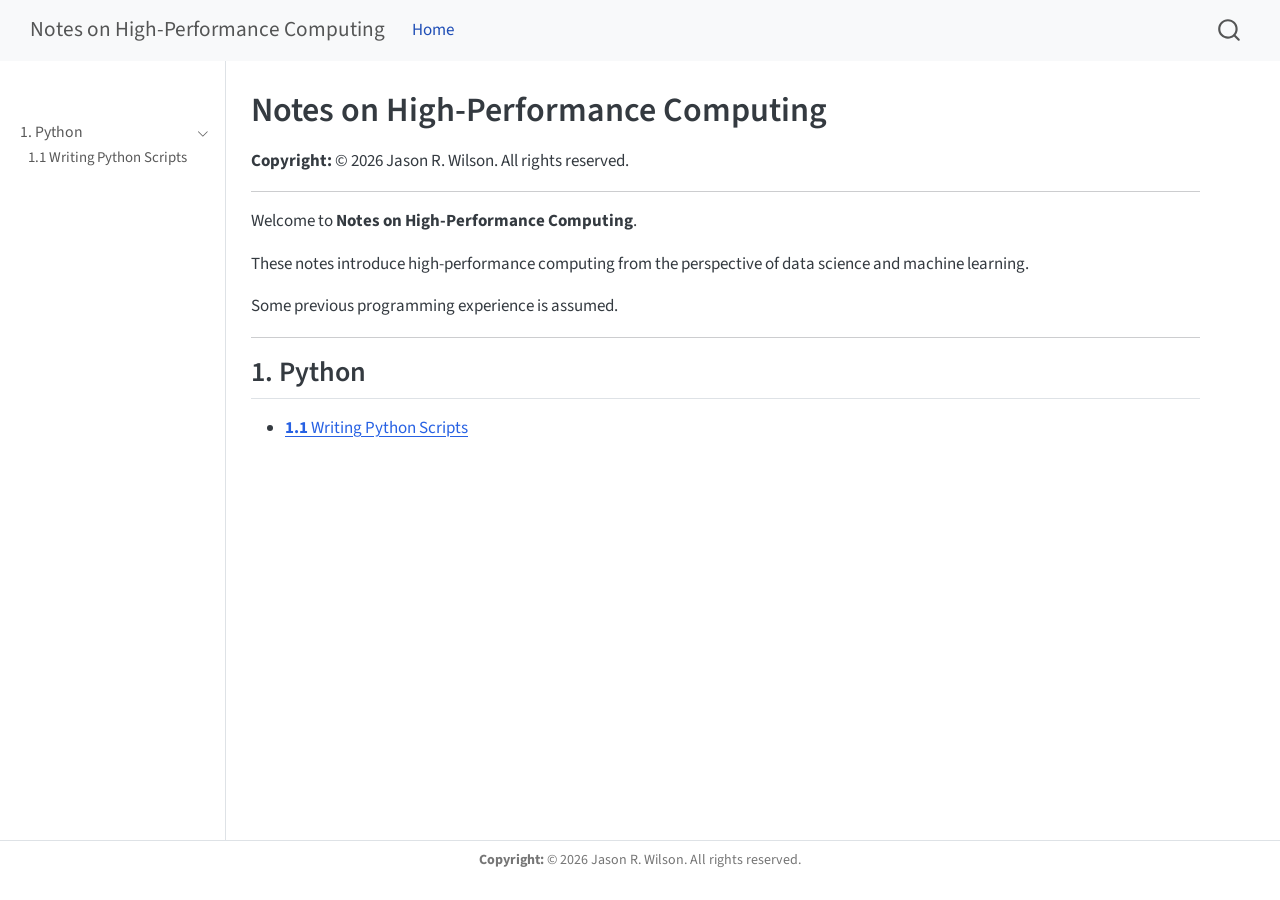
==== docs/index.html @ 401572c8 "Publish Note 1.1" ====
<!DOCTYPE html>
<html xmlns="http://www.w3.org/1999/xhtml" lang="en" xml:lang="en"><head>

<meta charset="utf-8">
<meta name="generator" content="quarto-1.7.31">

<meta name="viewport" content="width=device-width, initial-scale=1.0, user-scalable=yes">


<title>Notes on High-Performance Computing</title>
<style>
code{white-space: pre-wrap;}
span.smallcaps{font-variant: small-caps;}
div.columns{display: flex; gap: min(4vw, 1.5em);}
div.column{flex: auto; overflow-x: auto;}
div.hanging-indent{margin-left: 1.5em; text-indent: -1.5em;}
ul.task-list{list-style: none;}
ul.task-list li input[type="checkbox"] {
  width: 0.8em;
  margin: 0 0.8em 0.2em -1em; /* quarto-specific, see https://github.com/quarto-dev/quarto-cli/issues/4556 */ 
  vertical-align: middle;
}
</style>


<script src="site_libs/quarto-nav/quarto-nav.js"></script>
<script src="site_libs/quarto-nav/headroom.min.js"></script>
<script src="site_libs/clipboard/clipboard.min.js"></script>
<script src="site_libs/quarto-search/autocomplete.umd.js"></script>
<script src="site_libs/quarto-search/fuse.min.js"></script>
<script src="site_libs/quarto-search/quarto-search.js"></script>
<meta name="quarto:offset" content="./">
<script src="site_libs/quarto-html/quarto.js" type="module"></script>
<script src="site_libs/quarto-html/tabsets/tabsets.js" type="module"></script>
<script src="site_libs/quarto-html/popper.min.js"></script>
<script src="site_libs/quarto-html/tippy.umd.min.js"></script>
<script src="site_libs/quarto-html/anchor.min.js"></script>
<link href="site_libs/quarto-html/tippy.css" rel="stylesheet">
<link href="site_libs/quarto-html/quarto-syntax-highlighting-e1a5c8363afafaef2c763b6775fbf3ca.css" rel="stylesheet" id="quarto-text-highlighting-styles">
<script src="site_libs/bootstrap/bootstrap.min.js"></script>
<link href="site_libs/bootstrap/bootstrap-icons.css" rel="stylesheet">
<link href="site_libs/bootstrap/bootstrap-960cc9eac5395d1658253b679c30d018.min.css" rel="stylesheet" append-hash="true" id="quarto-bootstrap" data-mode="light">
<script id="quarto-search-options" type="application/json">{
  "location": "navbar",
  "copy-button": false,
  "collapse-after": 3,
  "panel-placement": "end",
  "type": "overlay",
  "limit": 50,
  "keyboard-shortcut": [
    "f",
    "/",
    "s"
  ],
  "show-item-context": false,
  "language": {
    "search-no-results-text": "No results",
    "search-matching-documents-text": "matching documents",
    "search-copy-link-title": "Copy link to search",
    "search-hide-matches-text": "Hide additional matches",
    "search-more-match-text": "more match in this document",
    "search-more-matches-text": "more matches in this document",
    "search-clear-button-title": "Clear",
    "search-text-placeholder": "",
    "search-detached-cancel-button-title": "Cancel",
    "search-submit-button-title": "Submit",
    "search-label": "Search"
  }
}</script>


<link rel="stylesheet" href="styles.css">
</head>

<body class="nav-sidebar docked nav-fixed fullcontent quarto-light">

<div id="quarto-search-results"></div>
  <header id="quarto-header" class="headroom fixed-top">
    <nav class="navbar navbar-expand-lg " data-bs-theme="dark">
      <div class="navbar-container container-fluid">
      <div class="navbar-brand-container mx-auto">
    <a class="navbar-brand" href="./index.html">
    <span class="navbar-title">Notes on High-Performance Computing</span>
    </a>
  </div>
            <div id="quarto-search" class="" title="Search"></div>
          <button class="navbar-toggler" type="button" data-bs-toggle="collapse" data-bs-target="#navbarCollapse" aria-controls="navbarCollapse" role="menu" aria-expanded="false" aria-label="Toggle navigation" onclick="if (window.quartoToggleHeadroom) { window.quartoToggleHeadroom(); }">
  <span class="navbar-toggler-icon"></span>
</button>
          <div class="collapse navbar-collapse" id="navbarCollapse">
            <ul class="navbar-nav navbar-nav-scroll me-auto">
  <li class="nav-item">
    <a class="nav-link active" href="./index.html" aria-current="page"> 
<span class="menu-text">Home</span></a>
  </li>  
</ul>
          </div> <!-- /navcollapse -->
            <div class="quarto-navbar-tools">
</div>
      </div> <!-- /container-fluid -->
    </nav>
  <nav class="quarto-secondary-nav">
    <div class="container-fluid d-flex">
      <button type="button" class="quarto-btn-toggle btn" data-bs-toggle="collapse" role="button" data-bs-target=".quarto-sidebar-collapse-item" aria-controls="quarto-sidebar" aria-expanded="false" aria-label="Toggle sidebar navigation" onclick="if (window.quartoToggleHeadroom) { window.quartoToggleHeadroom(); }">
        <i class="bi bi-layout-text-sidebar-reverse"></i>
      </button>
        <nav class="quarto-page-breadcrumbs" aria-label="breadcrumb"><ol class="breadcrumb"><li class="breadcrumb-item">Notes on High-Performance Computing</li></ol></nav>
        <a class="flex-grow-1" role="navigation" data-bs-toggle="collapse" data-bs-target=".quarto-sidebar-collapse-item" aria-controls="quarto-sidebar" aria-expanded="false" aria-label="Toggle sidebar navigation" onclick="if (window.quartoToggleHeadroom) { window.quartoToggleHeadroom(); }">      
        </a>
      <button type="button" class="btn quarto-search-button" aria-label="Search" onclick="window.quartoOpenSearch();">
        <i class="bi bi-search"></i>
      </button>
    </div>
  </nav>
</header>
<!-- content -->
<div id="quarto-content" class="quarto-container page-columns page-rows-contents page-layout-article page-navbar">
<!-- sidebar -->
  <nav id="quarto-sidebar" class="sidebar collapse collapse-horizontal quarto-sidebar-collapse-item sidebar-navigation docked overflow-auto">
        <div class="mt-2 flex-shrink-0 align-items-center">
        <div class="sidebar-search">
        <div id="quarto-search" class="" title="Search"></div>
        </div>
        </div>
    <div class="sidebar-menu-container"> 
    <ul class="list-unstyled mt-1">
        <li class="sidebar-item sidebar-item-section">
      <div class="sidebar-item-container"> 
            <a class="sidebar-item-text sidebar-link text-start" data-bs-toggle="collapse" data-bs-target="#quarto-sidebar-section-1" role="navigation" aria-expanded="true">
 <span class="menu-text">1. Python</span></a>
          <a class="sidebar-item-toggle text-start" data-bs-toggle="collapse" data-bs-target="#quarto-sidebar-section-1" role="navigation" aria-expanded="true" aria-label="Toggle section">
            <i class="bi bi-chevron-right ms-2"></i>
          </a> 
      </div>
      <ul id="quarto-sidebar-section-1" class="collapse list-unstyled sidebar-section depth1 show">  
          <li class="sidebar-item">
  <div class="sidebar-item-container"> 
  <a href="./chapter1/section1_python_scripts.html" class="sidebar-item-text sidebar-link">
 <span class="menu-text">1.1 Writing Python Scripts</span></a>
  </div>
</li>
      </ul>
  </li>
    </ul>
    </div>
</nav>
<div id="quarto-sidebar-glass" class="quarto-sidebar-collapse-item" data-bs-toggle="collapse" data-bs-target=".quarto-sidebar-collapse-item"></div>
<!-- margin-sidebar -->
    
<!-- main -->
<main class="content" id="quarto-document-content">

<header id="title-block-header" class="quarto-title-block default">
<div class="quarto-title">
<h1 class="title">Notes on High-Performance Computing</h1>
</div>



<div class="quarto-title-meta">

    
  
    
  </div>
  


</header>


<p><strong>Copyright:</strong> © 2026 Jason R. Wilson. All rights reserved.</p>
<hr>
<p>Welcome to <strong>Notes on High-Performance Computing</strong>.</p>
<p>These notes introduce high-performance computing from the perspective of data science and machine learning.</p>
<p>Some previous programming experience is assumed.</p>
<hr>
<section id="python" class="level2">
<h2 class="anchored" data-anchor-id="python">1. Python</h2>
<ul>
<li><a href="./chapter1/section1_python_scripts.html"><strong>1.1</strong> Writing Python Scripts</a></li>
</ul>


</section>

</main> <!-- /main -->
<script id="quarto-html-after-body" type="application/javascript">
  window.document.addEventListener("DOMContentLoaded", function (event) {
    const icon = "";
    const anchorJS = new window.AnchorJS();
    anchorJS.options = {
      placement: 'right',
      icon: icon
    };
    anchorJS.add('.anchored');
    const isCodeAnnotation = (el) => {
      for (const clz of el.classList) {
        if (clz.startsWith('code-annotation-')) {                     
          return true;
        }
      }
      return false;
    }
    const onCopySuccess = function(e) {
      // button target
      const button = e.trigger;
      // don't keep focus
      button.blur();
      // flash "checked"
      button.classList.add('code-copy-button-checked');
      var currentTitle = button.getAttribute("title");
      button.setAttribute("title", "Copied!");
      let tooltip;
      if (window.bootstrap) {
        button.setAttribute("data-bs-toggle", "tooltip");
        button.setAttribute("data-bs-placement", "left");
        button.setAttribute("data-bs-title", "Copied!");
        tooltip = new bootstrap.Tooltip(button, 
          { trigger: "manual", 
            customClass: "code-copy-button-tooltip",
            offset: [0, -8]});
        tooltip.show();    
      }
      setTimeout(function() {
        if (tooltip) {
          tooltip.hide();
          button.removeAttribute("data-bs-title");
          button.removeAttribute("data-bs-toggle");
          button.removeAttribute("data-bs-placement");
        }
        button.setAttribute("title", currentTitle);
        button.classList.remove('code-copy-button-checked');
      }, 1000);
      // clear code selection
      e.clearSelection();
    }
    const getTextToCopy = function(trigger) {
        const codeEl = trigger.previousElementSibling.cloneNode(true);
        for (const childEl of codeEl.children) {
          if (isCodeAnnotation(childEl)) {
            childEl.remove();
          }
        }
        return codeEl.innerText;
    }
    const clipboard = new window.ClipboardJS('.code-copy-button:not([data-in-quarto-modal])', {
      text: getTextToCopy
    });
    clipboard.on('success', onCopySuccess);
    if (window.document.getElementById('quarto-embedded-source-code-modal')) {
      const clipboardModal = new window.ClipboardJS('.code-copy-button[data-in-quarto-modal]', {
        text: getTextToCopy,
        container: window.document.getElementById('quarto-embedded-source-code-modal')
      });
      clipboardModal.on('success', onCopySuccess);
    }
      var localhostRegex = new RegExp(/^(?:http|https):\/\/localhost\:?[0-9]*\//);
      var mailtoRegex = new RegExp(/^mailto:/);
        var filterRegex = new RegExp("https:\/\/jasonrwilson\.github\.io\/hpc_notes\/");
      var isInternal = (href) => {
          return filterRegex.test(href) || localhostRegex.test(href) || mailtoRegex.test(href);
      }
      // Inspect non-navigation links and adorn them if external
     var links = window.document.querySelectorAll('a[href]:not(.nav-link):not(.navbar-brand):not(.toc-action):not(.sidebar-link):not(.sidebar-item-toggle):not(.pagination-link):not(.no-external):not([aria-hidden]):not(.dropdown-item):not(.quarto-navigation-tool):not(.about-link)');
      for (var i=0; i<links.length; i++) {
        const link = links[i];
        if (!isInternal(link.href)) {
          // undo the damage that might have been done by quarto-nav.js in the case of
          // links that we want to consider external
          if (link.dataset.originalHref !== undefined) {
            link.href = link.dataset.originalHref;
          }
        }
      }
    function tippyHover(el, contentFn, onTriggerFn, onUntriggerFn) {
      const config = {
        allowHTML: true,
        maxWidth: 500,
        delay: 100,
        arrow: false,
        appendTo: function(el) {
            return el.parentElement;
        },
        interactive: true,
        interactiveBorder: 10,
        theme: 'quarto',
        placement: 'bottom-start',
      };
      if (contentFn) {
        config.content = contentFn;
      }
      if (onTriggerFn) {
        config.onTrigger = onTriggerFn;
      }
      if (onUntriggerFn) {
        config.onUntrigger = onUntriggerFn;
      }
      window.tippy(el, config); 
    }
    const noterefs = window.document.querySelectorAll('a[role="doc-noteref"]');
    for (var i=0; i<noterefs.length; i++) {
      const ref = noterefs[i];
      tippyHover(ref, function() {
        // use id or data attribute instead here
        let href = ref.getAttribute('data-footnote-href') || ref.getAttribute('href');
        try { href = new URL(href).hash; } catch {}
        const id = href.replace(/^#\/?/, "");
        const note = window.document.getElementById(id);
        if (note) {
          return note.innerHTML;
        } else {
          return "";
        }
      });
    }
    const xrefs = window.document.querySelectorAll('a.quarto-xref');
    const processXRef = (id, note) => {
      // Strip column container classes
      const stripColumnClz = (el) => {
        el.classList.remove("page-full", "page-columns");
        if (el.children) {
          for (const child of el.children) {
            stripColumnClz(child);
          }
        }
      }
      stripColumnClz(note)
      if (id === null || id.startsWith('sec-')) {
        // Special case sections, only their first couple elements
        const container = document.createElement("div");
        if (note.children && note.children.length > 2) {
          container.appendChild(note.children[0].cloneNode(true));
          for (let i = 1; i < note.children.length; i++) {
            const child = note.children[i];
            if (child.tagName === "P" && child.innerText === "") {
              continue;
            } else {
              container.appendChild(child.cloneNode(true));
              break;
            }
          }
          if (window.Quarto?.typesetMath) {
            window.Quarto.typesetMath(container);
          }
          return container.innerHTML
        } else {
          if (window.Quarto?.typesetMath) {
            window.Quarto.typesetMath(note);
          }
          return note.innerHTML;
        }
      } else {
        // Remove any anchor links if they are present
        const anchorLink = note.querySelector('a.anchorjs-link');
        if (anchorLink) {
          anchorLink.remove();
        }
        if (window.Quarto?.typesetMath) {
          window.Quarto.typesetMath(note);
        }
        if (note.classList.contains("callout")) {
          return note.outerHTML;
        } else {
          return note.innerHTML;
        }
      }
    }
    for (var i=0; i<xrefs.length; i++) {
      const xref = xrefs[i];
      tippyHover(xref, undefined, function(instance) {
        instance.disable();
        let url = xref.getAttribute('href');
        let hash = undefined; 
        if (url.startsWith('#')) {
          hash = url;
        } else {
          try { hash = new URL(url).hash; } catch {}
        }
        if (hash) {
          const id = hash.replace(/^#\/?/, "");
          const note = window.document.getElementById(id);
          if (note !== null) {
            try {
              const html = processXRef(id, note.cloneNode(true));
              instance.setContent(html);
            } finally {
              instance.enable();
              instance.show();
            }
          } else {
            // See if we can fetch this
            fetch(url.split('#')[0])
            .then(res => res.text())
            .then(html => {
              const parser = new DOMParser();
              const htmlDoc = parser.parseFromString(html, "text/html");
              const note = htmlDoc.getElementById(id);
              if (note !== null) {
                const html = processXRef(id, note);
                instance.setContent(html);
              } 
            }).finally(() => {
              instance.enable();
              instance.show();
            });
          }
        } else {
          // See if we can fetch a full url (with no hash to target)
          // This is a special case and we should probably do some content thinning / targeting
          fetch(url)
          .then(res => res.text())
          .then(html => {
            const parser = new DOMParser();
            const htmlDoc = parser.parseFromString(html, "text/html");
            const note = htmlDoc.querySelector('main.content');
            if (note !== null) {
              // This should only happen for chapter cross references
              // (since there is no id in the URL)
              // remove the first header
              if (note.children.length > 0 && note.children[0].tagName === "HEADER") {
                note.children[0].remove();
              }
              const html = processXRef(null, note);
              instance.setContent(html);
            } 
          }).finally(() => {
            instance.enable();
            instance.show();
          });
        }
      }, function(instance) {
      });
    }
        let selectedAnnoteEl;
        const selectorForAnnotation = ( cell, annotation) => {
          let cellAttr = 'data-code-cell="' + cell + '"';
          let lineAttr = 'data-code-annotation="' +  annotation + '"';
          const selector = 'span[' + cellAttr + '][' + lineAttr + ']';
          return selector;
        }
        const selectCodeLines = (annoteEl) => {
          const doc = window.document;
          const targetCell = annoteEl.getAttribute("data-target-cell");
          const targetAnnotation = annoteEl.getAttribute("data-target-annotation");
          const annoteSpan = window.document.querySelector(selectorForAnnotation(targetCell, targetAnnotation));
          const lines = annoteSpan.getAttribute("data-code-lines").split(",");
          const lineIds = lines.map((line) => {
            return targetCell + "-" + line;
          })
          let top = null;
          let height = null;
          let parent = null;
          if (lineIds.length > 0) {
              //compute the position of the single el (top and bottom and make a div)
              const el = window.document.getElementById(lineIds[0]);
              top = el.offsetTop;
              height = el.offsetHeight;
              parent = el.parentElement.parentElement;
            if (lineIds.length > 1) {
              const lastEl = window.document.getElementById(lineIds[lineIds.length - 1]);
              const bottom = lastEl.offsetTop + lastEl.offsetHeight;
              height = bottom - top;
            }
            if (top !== null && height !== null && parent !== null) {
              // cook up a div (if necessary) and position it 
              let div = window.document.getElementById("code-annotation-line-highlight");
              if (div === null) {
                div = window.document.createElement("div");
                div.setAttribute("id", "code-annotation-line-highlight");
                div.style.position = 'absolute';
                parent.appendChild(div);
              }
              div.style.top = top - 2 + "px";
              div.style.height = height + 4 + "px";
              div.style.left = 0;
              let gutterDiv = window.document.getElementById("code-annotation-line-highlight-gutter");
              if (gutterDiv === null) {
                gutterDiv = window.document.createElement("div");
                gutterDiv.setAttribute("id", "code-annotation-line-highlight-gutter");
                gutterDiv.style.position = 'absolute';
                const codeCell = window.document.getElementById(targetCell);
                const gutter = codeCell.querySelector('.code-annotation-gutter');
                gutter.appendChild(gutterDiv);
              }
              gutterDiv.style.top = top - 2 + "px";
              gutterDiv.style.height = height + 4 + "px";
            }
            selectedAnnoteEl = annoteEl;
          }
        };
        const unselectCodeLines = () => {
          const elementsIds = ["code-annotation-line-highlight", "code-annotation-line-highlight-gutter"];
          elementsIds.forEach((elId) => {
            const div = window.document.getElementById(elId);
            if (div) {
              div.remove();
            }
          });
          selectedAnnoteEl = undefined;
        };
          // Handle positioning of the toggle
      window.addEventListener(
        "resize",
        throttle(() => {
          elRect = undefined;
          if (selectedAnnoteEl) {
            selectCodeLines(selectedAnnoteEl);
          }
        }, 10)
      );
      function throttle(fn, ms) {
      let throttle = false;
      let timer;
        return (...args) => {
          if(!throttle) { // first call gets through
              fn.apply(this, args);
              throttle = true;
          } else { // all the others get throttled
              if(timer) clearTimeout(timer); // cancel #2
              timer = setTimeout(() => {
                fn.apply(this, args);
                timer = throttle = false;
              }, ms);
          }
        };
      }
        // Attach click handler to the DT
        const annoteDls = window.document.querySelectorAll('dt[data-target-cell]');
        for (const annoteDlNode of annoteDls) {
          annoteDlNode.addEventListener('click', (event) => {
            const clickedEl = event.target;
            if (clickedEl !== selectedAnnoteEl) {
              unselectCodeLines();
              const activeEl = window.document.querySelector('dt[data-target-cell].code-annotation-active');
              if (activeEl) {
                activeEl.classList.remove('code-annotation-active');
              }
              selectCodeLines(clickedEl);
              clickedEl.classList.add('code-annotation-active');
            } else {
              // Unselect the line
              unselectCodeLines();
              clickedEl.classList.remove('code-annotation-active');
            }
          });
        }
    const findCites = (el) => {
      const parentEl = el.parentElement;
      if (parentEl) {
        const cites = parentEl.dataset.cites;
        if (cites) {
          return {
            el,
            cites: cites.split(' ')
          };
        } else {
          return findCites(el.parentElement)
        }
      } else {
        return undefined;
      }
    };
    var bibliorefs = window.document.querySelectorAll('a[role="doc-biblioref"]');
    for (var i=0; i<bibliorefs.length; i++) {
      const ref = bibliorefs[i];
      const citeInfo = findCites(ref);
      if (citeInfo) {
        tippyHover(citeInfo.el, function() {
          var popup = window.document.createElement('div');
          citeInfo.cites.forEach(function(cite) {
            var citeDiv = window.document.createElement('div');
            citeDiv.classList.add('hanging-indent');
            citeDiv.classList.add('csl-entry');
            var biblioDiv = window.document.getElementById('ref-' + cite);
            if (biblioDiv) {
              citeDiv.innerHTML = biblioDiv.innerHTML;
            }
            popup.appendChild(citeDiv);
          });
          return popup.innerHTML;
        });
      }
    }
  });
  </script>
</div> <!-- /content -->
<footer class="footer">
  <div class="nav-footer">
    <div class="nav-footer-left">
      &nbsp;
    </div>   
    <div class="nav-footer-center">
<p><strong>Copyright:</strong> © 2026 Jason R. Wilson. All rights reserved.</p>
</div>
    <div class="nav-footer-right">
      &nbsp;
    </div>
  </div>
</footer>




</body></html>
---- docs/site_libs/quarto-html/tippy.css ----
.tippy-box[data-animation=fade][data-state=hidden]{opacity:0}[data-tippy-root]{max-width:calc(100vw - 10px)}.tippy-box{position:relative;background-color:#333;color:#fff;border-radius:4px;font-size:14px;line-height:1.4;white-space:normal;outline:0;transition-property:transform,visibility,opacity}.tippy-box[data-placement^=top]>.tippy-arrow{bottom:0}.tippy-box[data-placement^=top]>.tippy-arrow:before{bottom:-7px;left:0;border-width:8px 8px 0;border-top-color:initial;transform-origin:center top}.tippy-box[data-placement^=bottom]>.tippy-arrow{top:0}.tippy-box[data-placement^=bottom]>.tippy-arrow:before{top:-7px;left:0;border-width:0 8px 8px;border-bottom-color:initial;transform-origin:center bottom}.tippy-box[data-placement^=left]>.tippy-arrow{right:0}.tippy-box[data-placement^=left]>.tippy-arrow:before{border-width:8px 0 8px 8px;border-left-color:initial;right:-7px;transform-origin:center left}.tippy-box[data-placement^=right]>.tippy-arrow{left:0}.tippy-box[data-placement^=right]>.tippy-arrow:before{left:-7px;border-width:8px 8px 8px 0;border-right-color:initial;transform-origin:center right}.tippy-box[data-inertia][data-state=visible]{transition-timing-function:cubic-bezier(.54,1.5,.38,1.11)}.tippy-arrow{width:16px;height:16px;color:#333}.tippy-arrow:before{content:"";position:absolute;border-color:transparent;border-style:solid}.tippy-content{position:relative;padding:5px 9px;z-index:1}
---- docs/site_libs/quarto-html/quarto-syntax-highlighting-e1a5c8363afafaef2c763b6775fbf3ca.css ----
/* quarto syntax highlight colors */
:root {
  --quarto-hl-ot-color: #003B4F;
  --quarto-hl-at-color: #657422;
  --quarto-hl-ss-color: #20794D;
  --quarto-hl-an-color: #5E5E5E;
  --quarto-hl-fu-color: #4758AB;
  --quarto-hl-st-color: #20794D;
  --quarto-hl-cf-color: #003B4F;
  --quarto-hl-op-color: #5E5E5E;
  --quarto-hl-er-color: #AD0000;
  --quarto-hl-bn-color: #AD0000;
  --quarto-hl-al-color: #AD0000;
  --quarto-hl-va-color: #111111;
  --quarto-hl-bu-color: inherit;
  --quarto-hl-ex-color: inherit;
  --quarto-hl-pp-color: #AD0000;
  --quarto-hl-in-color: #5E5E5E;
  --quarto-hl-vs-color: #20794D;
  --quarto-hl-wa-color: #5E5E5E;
  --quarto-hl-do-color: #5E5E5E;
  --quarto-hl-im-color: #00769E;
  --quarto-hl-ch-color: #20794D;
  --quarto-hl-dt-color: #AD0000;
  --quarto-hl-fl-color: #AD0000;
  --quarto-hl-co-color: #5E5E5E;
  --quarto-hl-cv-color: #5E5E5E;
  --quarto-hl-cn-color: #8f5902;
  --quarto-hl-sc-color: #5E5E5E;
  --quarto-hl-dv-color: #AD0000;
  --quarto-hl-kw-color: #003B4F;
}

/* other quarto variables */
:root {
  --quarto-font-monospace: SFMono-Regular, Menlo, Monaco, Consolas, "Liberation Mono", "Courier New", monospace;
}

/* syntax highlight based on Pandoc's rules */
pre > code.sourceCode > span {
  color: #003B4F;
}

code.sourceCode > span {
  color: #003B4F;
}

div.sourceCode,
div.sourceCode pre.sourceCode {
  color: #003B4F;
}

/* Normal */
code span {
  color: #003B4F;
}

/* Alert */
code span.al {
  color: #AD0000;
  font-style: inherit;
}

/* Annotation */
code span.an {
  color: #5E5E5E;
  font-style: inherit;
}

/* Attribute */
code span.at {
  color: #657422;
  font-style: inherit;
}

/* BaseN */
code span.bn {
  color: #AD0000;
  font-style: inherit;
}

/* BuiltIn */
code span.bu {
  font-style: inherit;
}

/* ControlFlow */
code span.cf {
  color: #003B4F;
  font-weight: bold;
  font-style: inherit;
}

/* Char */
code span.ch {
  color: #20794D;
  font-style: inherit;
}

/* Constant */
code span.cn {
  color: #8f5902;
  font-style: inherit;
}

/* Comment */
code span.co {
  color: #5E5E5E;
  font-style: inherit;
}

/* CommentVar */
code span.cv {
  color: #5E5E5E;
  font-style: italic;
}

/* Documentation */
code span.do {
  color: #5E5E5E;
  font-style: italic;
}

/* DataType */
code span.dt {
  color: #AD0000;
  font-style: inherit;
}

/* DecVal */
code span.dv {
  color: #AD0000;
  font-style: inherit;
}

/* Error */
code span.er {
  color: #AD0000;
  font-style: inherit;
}

/* Extension */
code span.ex {
  font-style: inherit;
}

/* Float */
code span.fl {
  color: #AD0000;
  font-style: inherit;
}

/* Function */
code span.fu {
  color: #4758AB;
  font-style: inherit;
}

/* Import */
code span.im {
  color: #00769E;
  font-style: inherit;
}

/* Information */
code span.in {
  color: #5E5E5E;
  font-style: inherit;
}

/* Keyword */
code span.kw {
  color: #003B4F;
  font-weight: bold;
  font-style: inherit;
}

/* Operator */
code span.op {
  color: #5E5E5E;
  font-style: inherit;
}

/* Other */
code span.ot {
  color: #003B4F;
  font-style: inherit;
}

/* Preprocessor */
code span.pp {
  color: #AD0000;
  font-style: inherit;
}

/* SpecialChar */
code span.sc {
  color: #5E5E5E;
  font-style: inherit;
}

/* SpecialString */
code span.ss {
  color: #20794D;
  font-style: inherit;
}

/* String */
code span.st {
  color: #20794D;
  font-style: inherit;
}

/* Variable */
code span.va {
  color: #111111;
  font-style: inherit;
}

/* VerbatimString */
code span.vs {
  color: #20794D;
  font-style: inherit;
}

/* Warning */
code span.wa {
  color: #5E5E5E;
  font-style: italic;
}

.prevent-inlining {
  content: "</";
}

/*# sourceMappingURL=c735b2cac6c846c1abc72f5ce1520814.css.map */
---- docs/styles.css ----
.figure {
  margin: auto;
  text-align: center;
}

.cell-code {
  background-color: #fdfdfd;
  border: 1px solid #e0e0e0;
  padding: 0.25em 0.5em;
  margin: 0.25em 0;
  font-size: 0.9em;
}

.cell-output pre {
  background-color: #eef6ff;
  border-left: 2px solid #6699cc;
  padding: 0.4em 0.6em;
  margin: 0.5em 0;
  font-family: monospace;
  font-size: 0.9em;
  overflow-x: auto;
  white-space: pre-wrap;
}

.theorem {
  background-color: #f5f7fa;
  border-left: 4px solid #4a6fa5;
  padding: 1rem 1.25rem;
  margin: 1.5rem 0;
  border-radius: 4px;
}

.definition {
  background-color: #f5f7fa;
  border-left: 4px solid #4a6fa5;
  padding: 1rem 1.25rem;
  margin: 1.5rem 0;
  border-radius: 4px;
}

.definition > p:first-child {
  margin-top: 0;
}

.exercise {
  background-color: #fffaf0;
  border-left: 4px solid #d99a2b;
  padding: 1rem 1.25rem;
  margin: 1.5rem 0;
  border-radius: 4px;
}

.proposition {
  background-color: #f5f7fa;
  border-left: 4px solid #4a6fa5;
  padding: 1rem 1.25rem;
  margin: 1.5rem 0;
  border-radius: 4px;
}

.proposition > p:first-child {
  margin-top: 0;
}

.terminal {
  background-color: #f7f6f3;
  border: 1px solid #dedbd3;
  padding: 0.8rem 1rem;
  border-radius: 0.25rem;
}

.code-file {
  border: 1px solid #d5d9dc;
  border-radius: 0.3rem;
  overflow: hidden;
  margin: 1rem 0;
}

.code-file-name {
  background-color: #e7eaec;
  border-bottom: 1px solid #d5d9dc;
  padding: 0.25rem 0.75rem;
  font-family: monospace;
  font-size: 0.9rem;
  font-weight: 600;
}

.code-file .sourceCode {
  margin: 0 !important;
}

.code-file pre {
  margin: 0 !important;
  border: 0 !important;
  border-radius: 0 !important;
}

.code-file div.sourceCode {
  margin: 0 !important;
  border: 0 !important;
}
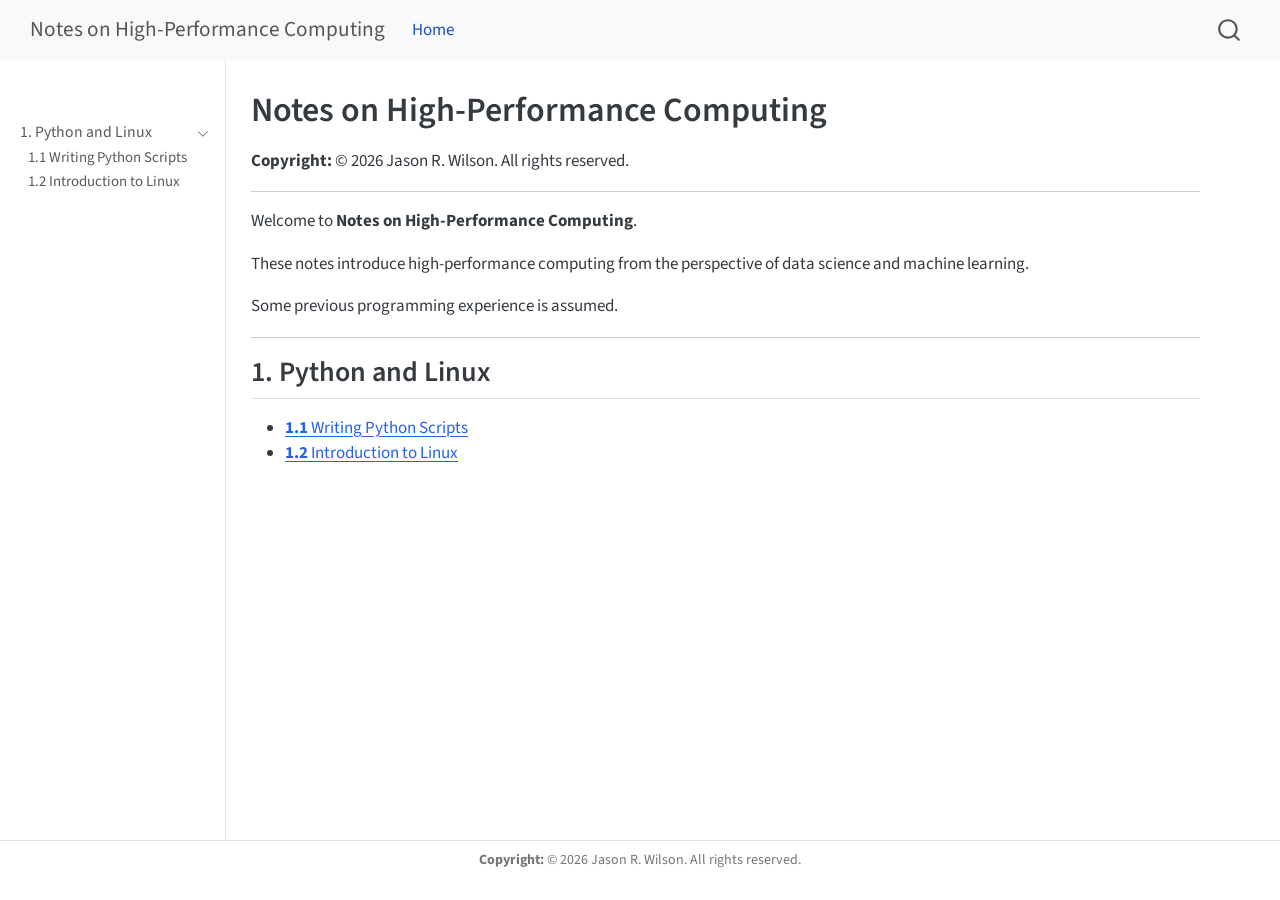
==== commit d3d85ae4: "Publish Note 1.2" ====
--- a/docs/index.html
+++ b/docs/index.html
@@ -127,7 +127,7 @@
         <li class="sidebar-item sidebar-item-section">
       <div class="sidebar-item-container"> 
             <a class="sidebar-item-text sidebar-link text-start" data-bs-toggle="collapse" data-bs-target="#quarto-sidebar-section-1" role="navigation" aria-expanded="true">
- <span class="menu-text">1. Python</span></a>
+ <span class="menu-text">1. Python and Linux</span></a>
           <a class="sidebar-item-toggle text-start" data-bs-toggle="collapse" data-bs-target="#quarto-sidebar-section-1" role="navigation" aria-expanded="true" aria-label="Toggle section">
             <i class="bi bi-chevron-right ms-2"></i>
           </a> 
@@ -137,6 +137,12 @@
   <div class="sidebar-item-container"> 
   <a href="./chapter1/section1_python_scripts.html" class="sidebar-item-text sidebar-link">
  <span class="menu-text">1.1 Writing Python Scripts</span></a>
+  </div>
+</li>
+          <li class="sidebar-item">
+  <div class="sidebar-item-container"> 
+  <a href="./chapter1/section2_intro_linux.html" class="sidebar-item-text sidebar-link">
+ <span class="menu-text">1.2 Introduction to Linux</span></a>
   </div>
 </li>
       </ul>
@@ -175,10 +181,11 @@
 <p>These notes introduce high-performance computing from the perspective of data science and machine learning.</p>
 <p>Some previous programming experience is assumed.</p>
 <hr>
-<section id="python" class="level2">
-<h2 class="anchored" data-anchor-id="python">1. Python</h2>
+<section id="python-and-linux" class="level2">
+<h2 class="anchored" data-anchor-id="python-and-linux">1. Python and Linux</h2>
 <ul>
 <li><a href="./chapter1/section1_python_scripts.html"><strong>1.1</strong> Writing Python Scripts</a></li>
+<li><a href="./chapter1/section2_intro_linux.html"><strong>1.2</strong> Introduction to Linux</a></li>
 </ul>
 
 
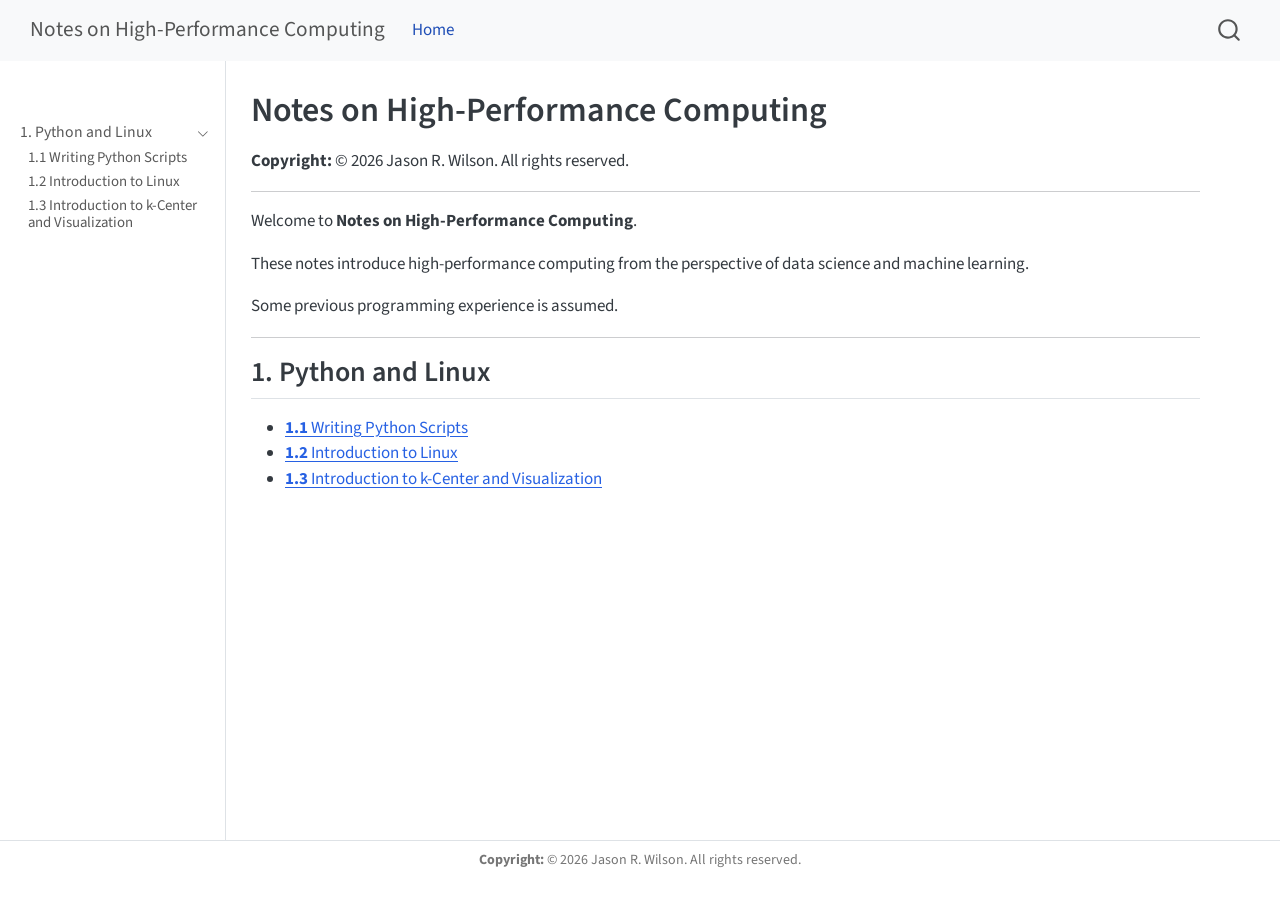
==== commit e781f105: "add 1.3" ====
--- a/docs/index.html
+++ b/docs/index.html
@@ -145,6 +145,12 @@
  <span class="menu-text">1.2 Introduction to Linux</span></a>
   </div>
 </li>
+          <li class="sidebar-item">
+  <div class="sidebar-item-container"> 
+  <a href="./chapter1/section3_intro_kcenter_visual.html" class="sidebar-item-text sidebar-link">
+ <span class="menu-text">1.3 Introduction to k-Center and Visualization</span></a>
+  </div>
+</li>
       </ul>
   </li>
     </ul>
@@ -186,6 +192,7 @@
 <ul>
 <li><a href="./chapter1/section1_python_scripts.html"><strong>1.1</strong> Writing Python Scripts</a></li>
 <li><a href="./chapter1/section2_intro_linux.html"><strong>1.2</strong> Introduction to Linux</a></li>
+<li><a href="./chapter1/section3_intro_kcenter_visual.html"><strong>1.3</strong> Introduction to k-Center and Visualization</a></li>
 </ul>
 
 
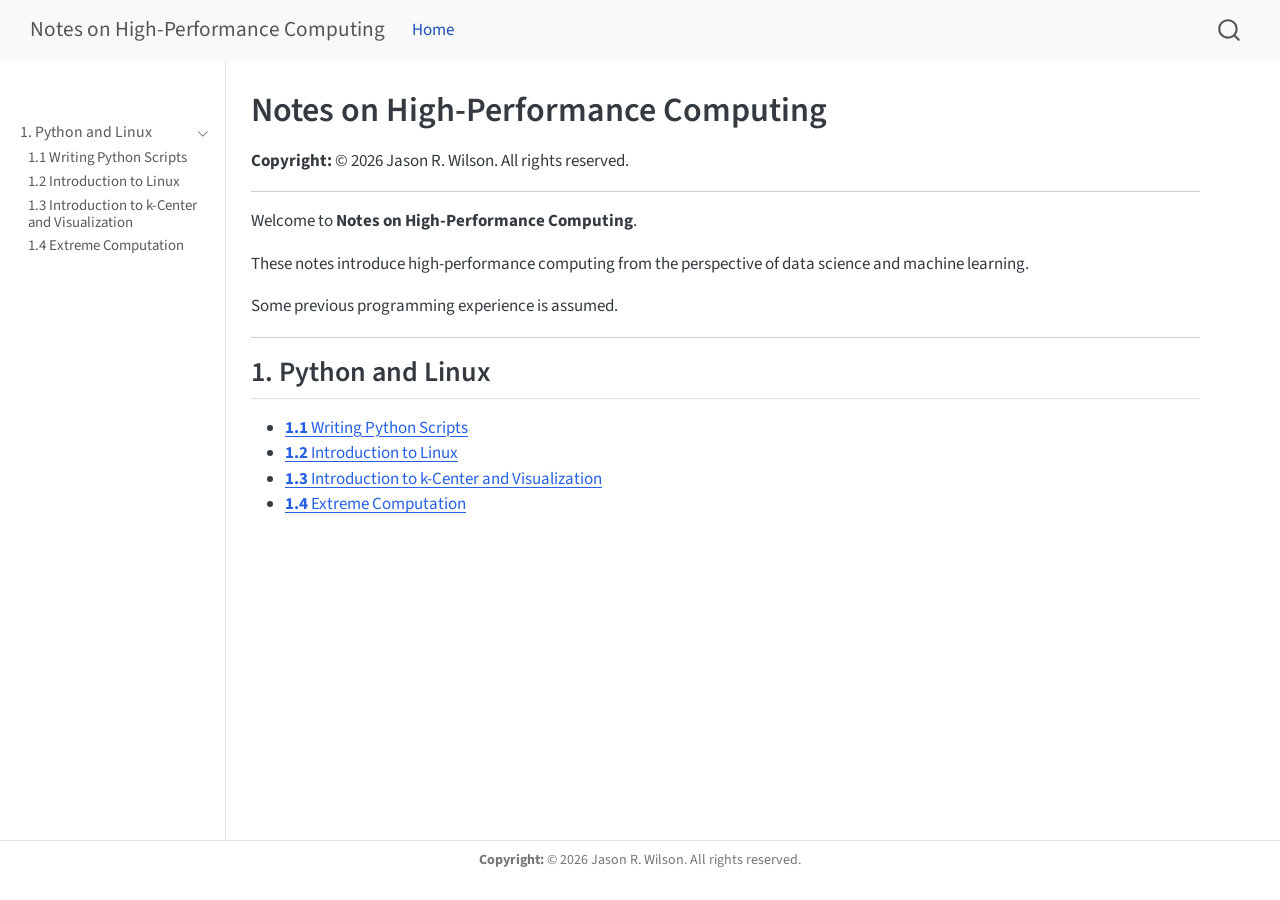
==== commit aa255e75: "added 1.4" ====
--- a/docs/index.html
+++ b/docs/index.html
@@ -151,6 +151,12 @@
  <span class="menu-text">1.3 Introduction to k-Center and Visualization</span></a>
   </div>
 </li>
+          <li class="sidebar-item">
+  <div class="sidebar-item-container"> 
+  <a href="./chapter1/section4_extreme_computation.html" class="sidebar-item-text sidebar-link">
+ <span class="menu-text">1.4 Extreme Computation</span></a>
+  </div>
+</li>
       </ul>
   </li>
     </ul>
@@ -193,6 +199,7 @@
 <li><a href="./chapter1/section1_python_scripts.html"><strong>1.1</strong> Writing Python Scripts</a></li>
 <li><a href="./chapter1/section2_intro_linux.html"><strong>1.2</strong> Introduction to Linux</a></li>
 <li><a href="./chapter1/section3_intro_kcenter_visual.html"><strong>1.3</strong> Introduction to k-Center and Visualization</a></li>
+<li><a href="./chapter1/section4_extreme_computation.html"><strong>1.4</strong> Extreme Computation</a></li>
 </ul>
 
 
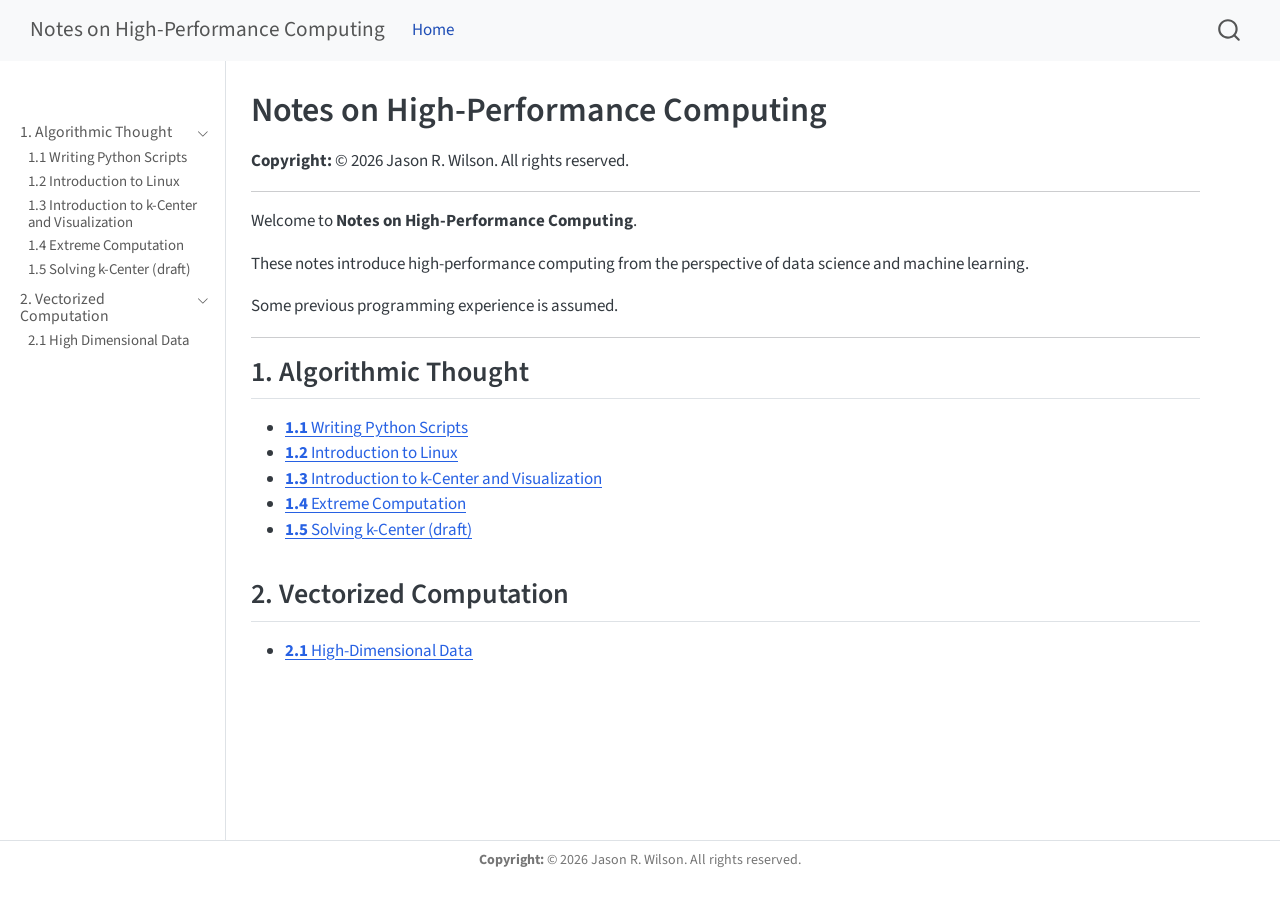
==== commit bdc3ebe3: "adding 2.1 and 1.5 draft" ====
--- a/docs/index.html
+++ b/docs/index.html
@@ -127,7 +127,7 @@
         <li class="sidebar-item sidebar-item-section">
       <div class="sidebar-item-container"> 
             <a class="sidebar-item-text sidebar-link text-start" data-bs-toggle="collapse" data-bs-target="#quarto-sidebar-section-1" role="navigation" aria-expanded="true">
- <span class="menu-text">1. Python and Linux</span></a>
+ <span class="menu-text">1. Algorithmic Thought</span></a>
           <a class="sidebar-item-toggle text-start" data-bs-toggle="collapse" data-bs-target="#quarto-sidebar-section-1" role="navigation" aria-expanded="true" aria-label="Toggle section">
             <i class="bi bi-chevron-right ms-2"></i>
           </a> 
@@ -155,6 +155,29 @@
   <div class="sidebar-item-container"> 
   <a href="./chapter1/section4_extreme_computation.html" class="sidebar-item-text sidebar-link">
  <span class="menu-text">1.4 Extreme Computation</span></a>
+  </div>
+</li>
+          <li class="sidebar-item">
+  <div class="sidebar-item-container"> 
+  <a href="./chapter1/section5_solving_kcenter.html" class="sidebar-item-text sidebar-link">
+ <span class="menu-text">1.5 Solving k-Center (draft)</span></a>
+  </div>
+</li>
+      </ul>
+  </li>
+        <li class="sidebar-item sidebar-item-section">
+      <div class="sidebar-item-container"> 
+            <a class="sidebar-item-text sidebar-link text-start" data-bs-toggle="collapse" data-bs-target="#quarto-sidebar-section-2" role="navigation" aria-expanded="true">
+ <span class="menu-text">2. Vectorized Computation</span></a>
+          <a class="sidebar-item-toggle text-start" data-bs-toggle="collapse" data-bs-target="#quarto-sidebar-section-2" role="navigation" aria-expanded="true" aria-label="Toggle section">
+            <i class="bi bi-chevron-right ms-2"></i>
+          </a> 
+      </div>
+      <ul id="quarto-sidebar-section-2" class="collapse list-unstyled sidebar-section depth1 show">  
+          <li class="sidebar-item">
+  <div class="sidebar-item-container"> 
+  <a href="./chapter2/section1_high_dim_data.html" class="sidebar-item-text sidebar-link">
+ <span class="menu-text">2.1 High Dimensional Data</span></a>
   </div>
 </li>
       </ul>
@@ -193,13 +216,20 @@
 <p>These notes introduce high-performance computing from the perspective of data science and machine learning.</p>
 <p>Some previous programming experience is assumed.</p>
 <hr>
-<section id="python-and-linux" class="level2">
-<h2 class="anchored" data-anchor-id="python-and-linux">1. Python and Linux</h2>
+<section id="algorithmic-thought" class="level2">
+<h2 class="anchored" data-anchor-id="algorithmic-thought">1. Algorithmic Thought</h2>
 <ul>
 <li><a href="./chapter1/section1_python_scripts.html"><strong>1.1</strong> Writing Python Scripts</a></li>
 <li><a href="./chapter1/section2_intro_linux.html"><strong>1.2</strong> Introduction to Linux</a></li>
 <li><a href="./chapter1/section3_intro_kcenter_visual.html"><strong>1.3</strong> Introduction to k-Center and Visualization</a></li>
 <li><a href="./chapter1/section4_extreme_computation.html"><strong>1.4</strong> Extreme Computation</a></li>
+<li><a href="./chapter1/section5_solving_kcenter.html"><strong>1.5</strong> Solving k-Center (draft)</a></li>
+</ul>
+</section>
+<section id="vectorized-computation" class="level2">
+<h2 class="anchored" data-anchor-id="vectorized-computation">2. Vectorized Computation</h2>
+<ul>
+<li><a href="./chapter2/section1_high_dim_data.html"><strong>2.1</strong> High-Dimensional Data</a></li>
 </ul>
 
 
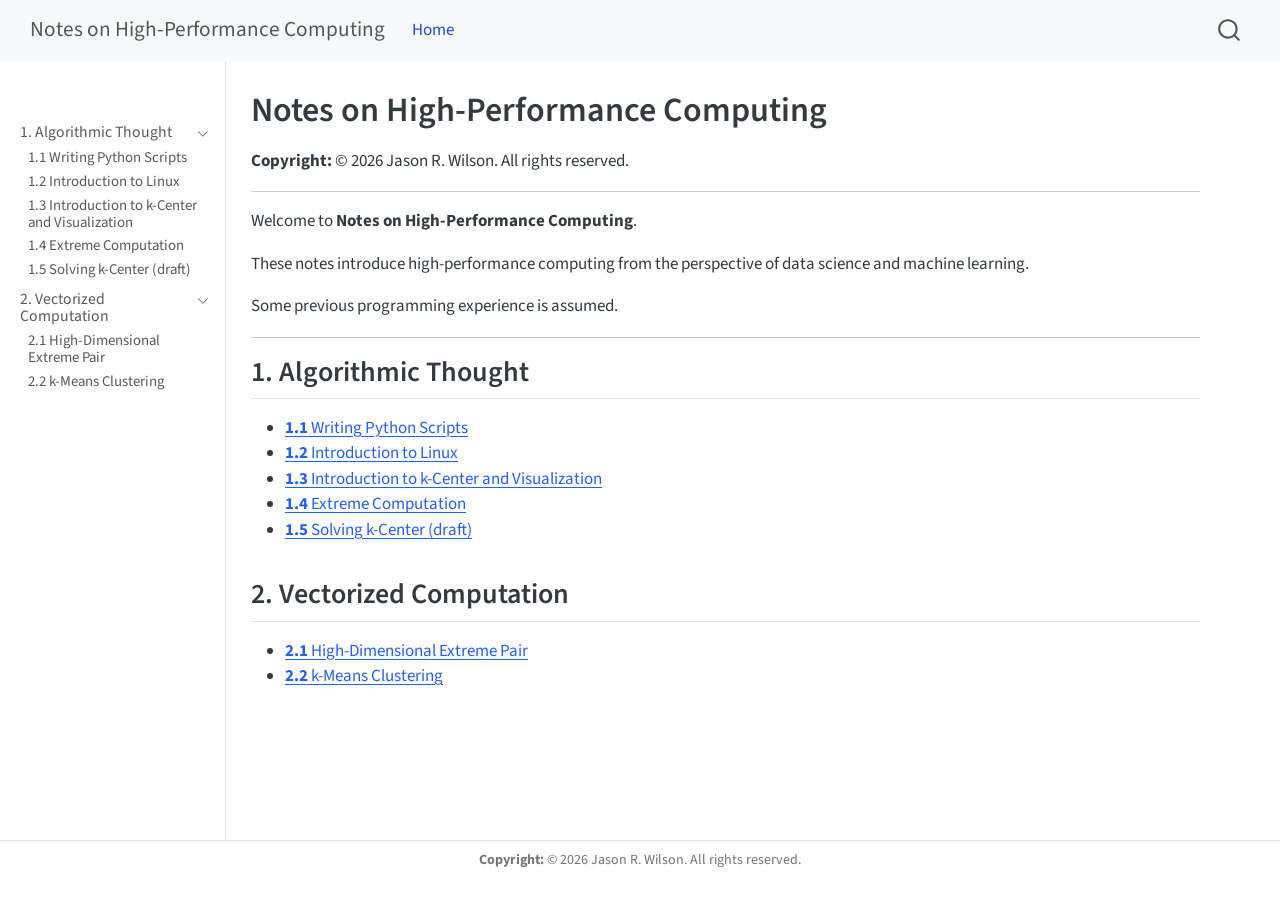
==== commit 9c962eb5: "adding section 2.2" ====
--- a/docs/index.html
+++ b/docs/index.html
@@ -176,8 +176,14 @@
       <ul id="quarto-sidebar-section-2" class="collapse list-unstyled sidebar-section depth1 show">  
           <li class="sidebar-item">
   <div class="sidebar-item-container"> 
-  <a href="./chapter2/section1_high_dim_data.html" class="sidebar-item-text sidebar-link">
- <span class="menu-text">2.1 High Dimensional Data</span></a>
+  <a href="./chapter2/section1_high_dim_extreme.html" class="sidebar-item-text sidebar-link">
+ <span class="menu-text">2.1 High-Dimensional Extreme Pair</span></a>
+  </div>
+</li>
+          <li class="sidebar-item">
+  <div class="sidebar-item-container"> 
+  <a href="./chapter2/section2_kmeans_clustering.html" class="sidebar-item-text sidebar-link">
+ <span class="menu-text">2.2 k-Means Clustering</span></a>
   </div>
 </li>
       </ul>
@@ -229,7 +235,8 @@
 <section id="vectorized-computation" class="level2">
 <h2 class="anchored" data-anchor-id="vectorized-computation">2. Vectorized Computation</h2>
 <ul>
-<li><a href="./chapter2/section1_high_dim_data.html"><strong>2.1</strong> High-Dimensional Data</a></li>
+<li><a href="./chapter2/section1_high_dim_extreme.html"><strong>2.1</strong> High-Dimensional Extreme Pair</a></li>
+<li><a href="./chapter2/section2_kmeans_clustering.html"><strong>2.2</strong> k-Means Clustering</a></li>
 </ul>
 
 
